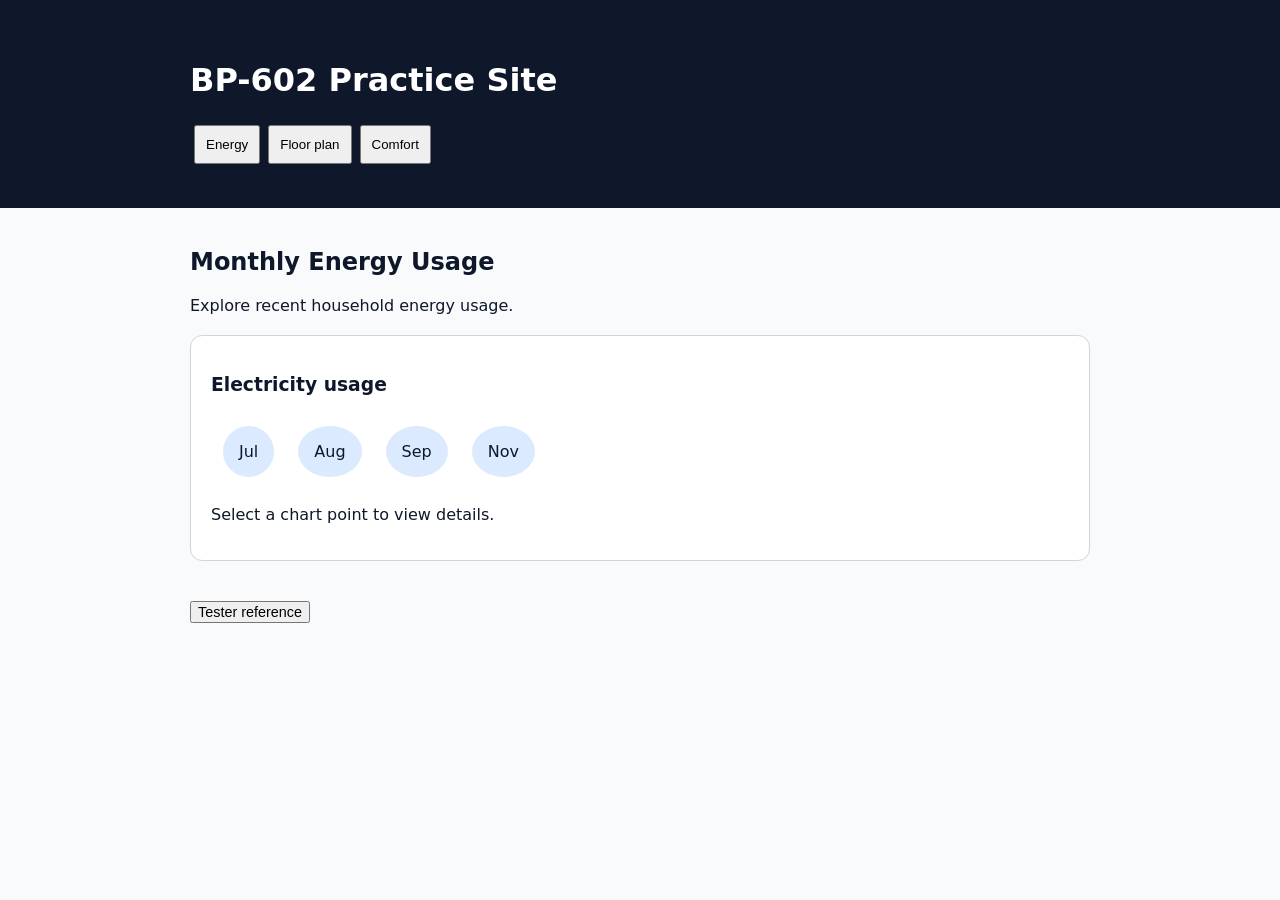
==== index.html @ 795692e6 "Add files via upload" ====
<!doctype html><html lang="en"><head><meta charset="utf-8"><meta name="viewport" content="width=device-width,initial-scale=1"><title>BP-602 Custom Control Lab</title><style>body{font:16px system-ui;margin:0;background:#f8fafc;color:#0f172a}header{background:#0f172a;color:white;padding:20px}main,.wrap{max-width:900px;margin:auto;padding:20px}nav button{margin:4px;padding:10px}.page{display:none}.page.active{display:block}.card{background:#fff;border:1px solid #cbd5e1;border-radius:12px;padding:20px;margin-top:20px}.point,.seat,.rating{cursor:pointer}.point{display:inline-flex;margin:12px;padding:16px;border-radius:50%;background:#dbeafe}.seat{display:inline-flex;margin:12px;padding:18px;border-radius:50%;background:#dcfce7}.rating{display:inline-block;margin:8px;padding:12px 18px;border:2px solid #94a3b8;border-radius:999px}:focus{outline:3px solid #2563eb;outline-offset:3px}.ref{margin-top:40px;font-size:.9rem}</style></head><body><header><div class="wrap"><h1>BP-602 Practice Site</h1><nav aria-label="Practice pages"><button data-go="energy">Energy</button><button data-go="floor">Floor plan</button><button data-go="comfort">Comfort</button></nav></div></header><main>
<section id="energy" class="page active"><h2>Monthly Energy Usage</h2><p>Explore recent household energy usage.</p><div class="card"><h3>Electricity usage</h3><div tabindex="0" class="point" data-msg="July: 515 kWh">Jul</div><div tabindex="0" role="img" aria-label="August, 482 kilowatt-hours" class="point" data-msg="August: 482 kWh">Aug</div><div tabindex="0" role="button" aria-label="September, 530 kilowatt-hours, details selected" aria-pressed="true" class="point" data-msg="September: 530 kWh">Sep</div><div tabindex="0" role="button" aria-label="November, 688 kilowatt-hours" aria-pressed="false" class="point" data-msg="November: 688 kWh">Nov</div><p id="energyStatus" aria-live="polite">Select a chart point to view details.</p></div></section>
<section id="floor" class="page"><h2>Choose a Workspace</h2><p>Select a workstation for your office visit.</p><div class="card"><div tabindex="0" class="seat" data-msg="Workspace 4A selected">4A</div><div tabindex="0" role="option" aria-label="Workspace 4B, window seat" class="seat" data-msg="Workspace 4B selected">4B</div><div tabindex="0" role="option" aria-label="Workspace 4C, unavailable" aria-disabled="true" class="seat" data-msg="Workspace 4C unavailable">4C</div><div tabindex="0" role="option" aria-label="Workspace 4D, standing desk" aria-selected="false" class="seat" data-msg="Workspace 4D selected">4D</div><p id="floorStatus" aria-live="polite">No workspace selected.</p></div></section>
<section id="comfort" class="page"><h2>Set Your Comfort Preference</h2><p>Choose the environment that feels best.</p><div class="card"><div tabindex="0" class="rating" data-msg="Cool">Cool</div><div tabindex="0" role="slider" aria-label="Temperature preference: Mild" aria-valuemin="1" aria-valuemax="5" class="rating" data-msg="Mild">Mild</div><div tabindex="0" role="slider" aria-label="Temperature preference" aria-valuemin="1" aria-valuemax="5" aria-valuenow="3" aria-valuetext="Balanced" class="rating" data-msg="Balanced">Balanced</div><div tabindex="0" role="slider" aria-label="Temperature preference" aria-valuemin="1" aria-valuemax="5" aria-valuenow="4" aria-valuetext="Warm" class="rating" data-msg="Warm">Warm</div><p id="comfortStatus" aria-live="polite">Current preference: Balanced.</p></div></section>
<section id="answers" class="page"><h2>BP-602 Tester Reference</h2><div class="card"><h3>Monthly Energy Usage</h3><ul><li><b>July: Issue.</b> Focusable custom object lacks programmatic role and accessible name.</li><li><b>August: Issue.</b> Named as an image despite being interactive; interaction/state is not communicated.</li><li><b>September/November: No issue for this test.</b> Interactive role, meaningful name, and state are exposed.</li></ul></div><div class="card"><h3>Workspace Floor Plan</h3><ul><li><b>4A: Issue.</b> Focusable custom marker lacks role and accessible name.</li><li><b>4B: Issue.</b> Identity and option role are exposed, but selection state is omitted.</li><li><b>4C/4D: No issue for this test.</b> Relevant identification and state are programmatically exposed.</li></ul></div><div class="card"><h3>Comfort Preference</h3><ul><li><b>Cool: Issue.</b> Focusable custom control lacks programmatic role.</li><li><b>Mild: Issue.</b> Slider semantics omit current value.</li><li><b>Balanced/Warm: No issue for this test.</b> Role, name, range, current value, and value text are exposed.</li></ul></div><div class="card"><h3>Why the catch-all applies</h3><p>These examples use custom chart objects, spatial markers, and a custom preference scale rather than conventional accordions, show/hide controls, checkboxes, radio groups, links, or ordinary buttons.</p></div></section>
<button class="ref" id="ref" type="button">Tester reference</button></main><script>const pages=[...document.querySelectorAll('.page')];function show(id){pages.forEach(p=>p.classList.toggle('active',p.id===id))}document.querySelectorAll('[data-go]').forEach(b=>b.onclick=()=>show(b.dataset.go));document.getElementById('ref').onclick=()=>show('answers');function activate(el,status,prefix=''){document.getElementById(status).textContent=prefix+el.dataset.msg}document.querySelectorAll('#energy .point').forEach(x=>{x.onclick=()=>activate(x,'energyStatus');x.onkeydown=e=>{if(e.key==='Enter'||e.key===' '){e.preventDefault();x.click()}}});document.querySelectorAll('#floor .seat').forEach(x=>{x.onclick=()=>activate(x,'floorStatus');x.onkeydown=e=>{if(e.key==='Enter'||e.key===' '){e.preventDefault();x.click()}}});document.querySelectorAll('#comfort .rating').forEach(x=>{x.onclick=()=>activate(x,'comfortStatus','Current preference: ');x.onkeydown=e=>{if(e.key==='Enter'||e.key===' '){e.preventDefault();x.click()}}});</script></body></html>
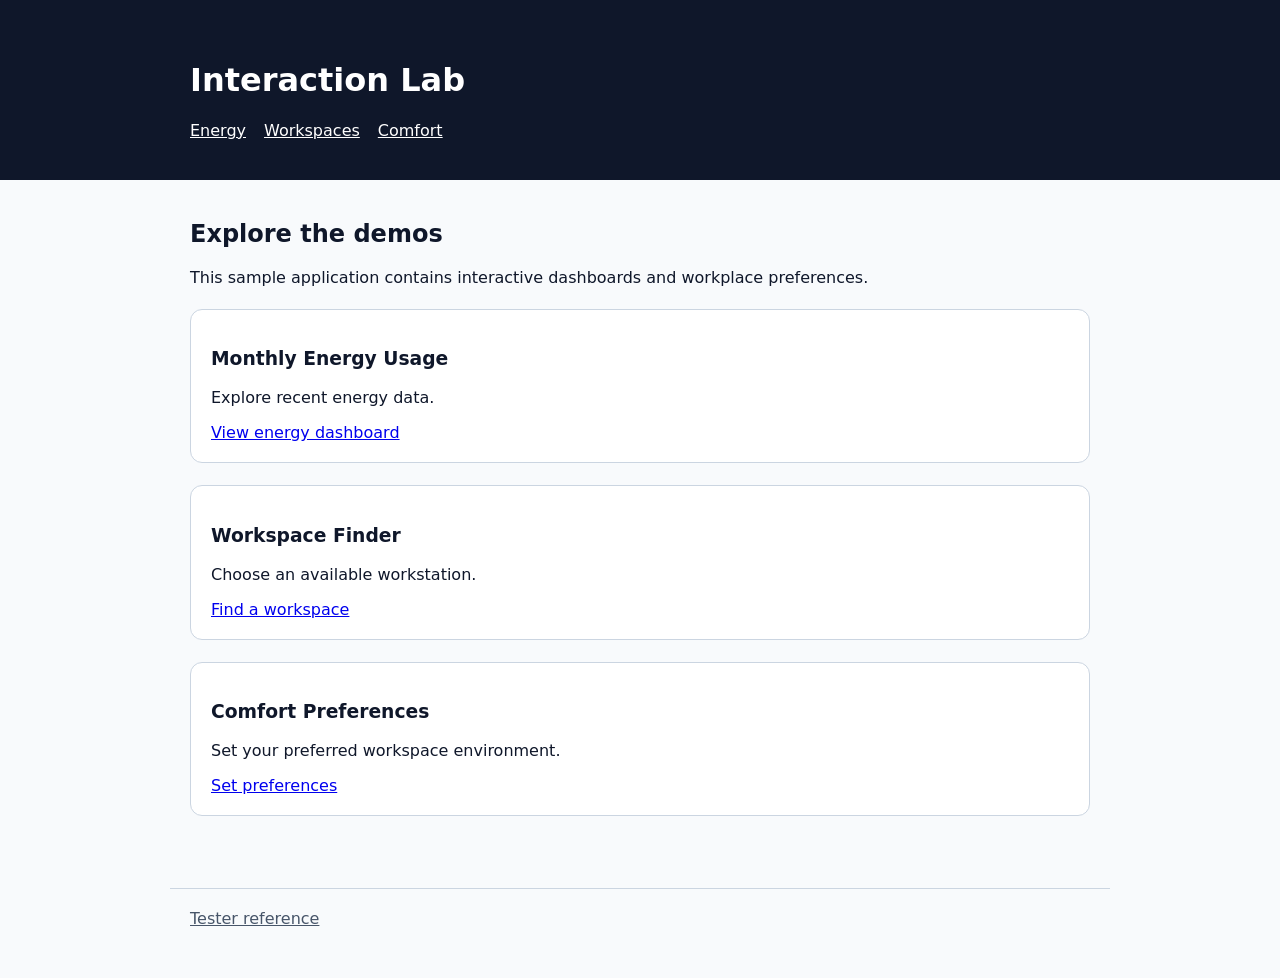
==== commit 58d09d9c: "Add files via upload" ====
--- a/index.html
+++ b/index.html
@@ -1,6 +1 @@
-<!doctype html><html lang="en"><head><meta charset="utf-8"><meta name="viewport" content="width=device-width,initial-scale=1"><title>BP-602 Custom Control Lab</title><style>body{font:16px system-ui;margin:0;background:#f8fafc;color:#0f172a}header{background:#0f172a;color:white;padding:20px}main,.wrap{max-width:900px;margin:auto;padding:20px}nav button{margin:4px;padding:10px}.page{display:none}.page.active{display:block}.card{background:#fff;border:1px solid #cbd5e1;border-radius:12px;padding:20px;margin-top:20px}.point,.seat,.rating{cursor:pointer}.point{display:inline-flex;margin:12px;padding:16px;border-radius:50%;background:#dbeafe}.seat{display:inline-flex;margin:12px;padding:18px;border-radius:50%;background:#dcfce7}.rating{display:inline-block;margin:8px;padding:12px 18px;border:2px solid #94a3b8;border-radius:999px}:focus{outline:3px solid #2563eb;outline-offset:3px}.ref{margin-top:40px;font-size:.9rem}</style></head><body><header><div class="wrap"><h1>BP-602 Practice Site</h1><nav aria-label="Practice pages"><button data-go="energy">Energy</button><button data-go="floor">Floor plan</button><button data-go="comfort">Comfort</button></nav></div></header><main>
-<section id="energy" class="page active"><h2>Monthly Energy Usage</h2><p>Explore recent household energy usage.</p><div class="card"><h3>Electricity usage</h3><div tabindex="0" class="point" data-msg="July: 515 kWh">Jul</div><div tabindex="0" role="img" aria-label="August, 482 kilowatt-hours" class="point" data-msg="August: 482 kWh">Aug</div><div tabindex="0" role="button" aria-label="September, 530 kilowatt-hours, details selected" aria-pressed="true" class="point" data-msg="September: 530 kWh">Sep</div><div tabindex="0" role="button" aria-label="November, 688 kilowatt-hours" aria-pressed="false" class="point" data-msg="November: 688 kWh">Nov</div><p id="energyStatus" aria-live="polite">Select a chart point to view details.</p></div></section>
-<section id="floor" class="page"><h2>Choose a Workspace</h2><p>Select a workstation for your office visit.</p><div class="card"><div tabindex="0" class="seat" data-msg="Workspace 4A selected">4A</div><div tabindex="0" role="option" aria-label="Workspace 4B, window seat" class="seat" data-msg="Workspace 4B selected">4B</div><div tabindex="0" role="option" aria-label="Workspace 4C, unavailable" aria-disabled="true" class="seat" data-msg="Workspace 4C unavailable">4C</div><div tabindex="0" role="option" aria-label="Workspace 4D, standing desk" aria-selected="false" class="seat" data-msg="Workspace 4D selected">4D</div><p id="floorStatus" aria-live="polite">No workspace selected.</p></div></section>
-<section id="comfort" class="page"><h2>Set Your Comfort Preference</h2><p>Choose the environment that feels best.</p><div class="card"><div tabindex="0" class="rating" data-msg="Cool">Cool</div><div tabindex="0" role="slider" aria-label="Temperature preference: Mild" aria-valuemin="1" aria-valuemax="5" class="rating" data-msg="Mild">Mild</div><div tabindex="0" role="slider" aria-label="Temperature preference" aria-valuemin="1" aria-valuemax="5" aria-valuenow="3" aria-valuetext="Balanced" class="rating" data-msg="Balanced">Balanced</div><div tabindex="0" role="slider" aria-label="Temperature preference" aria-valuemin="1" aria-valuemax="5" aria-valuenow="4" aria-valuetext="Warm" class="rating" data-msg="Warm">Warm</div><p id="comfortStatus" aria-live="polite">Current preference: Balanced.</p></div></section>
-<section id="answers" class="page"><h2>BP-602 Tester Reference</h2><div class="card"><h3>Monthly Energy Usage</h3><ul><li><b>July: Issue.</b> Focusable custom object lacks programmatic role and accessible name.</li><li><b>August: Issue.</b> Named as an image despite being interactive; interaction/state is not communicated.</li><li><b>September/November: No issue for this test.</b> Interactive role, meaningful name, and state are exposed.</li></ul></div><div class="card"><h3>Workspace Floor Plan</h3><ul><li><b>4A: Issue.</b> Focusable custom marker lacks role and accessible name.</li><li><b>4B: Issue.</b> Identity and option role are exposed, but selection state is omitted.</li><li><b>4C/4D: No issue for this test.</b> Relevant identification and state are programmatically exposed.</li></ul></div><div class="card"><h3>Comfort Preference</h3><ul><li><b>Cool: Issue.</b> Focusable custom control lacks programmatic role.</li><li><b>Mild: Issue.</b> Slider semantics omit current value.</li><li><b>Balanced/Warm: No issue for this test.</b> Role, name, range, current value, and value text are exposed.</li></ul></div><div class="card"><h3>Why the catch-all applies</h3><p>These examples use custom chart objects, spatial markers, and a custom preference scale rather than conventional accordions, show/hide controls, checkboxes, radio groups, links, or ordinary buttons.</p></div></section>
-<button class="ref" id="ref" type="button">Tester reference</button></main><script>const pages=[...document.querySelectorAll('.page')];function show(id){pages.forEach(p=>p.classList.toggle('active',p.id===id))}document.querySelectorAll('[data-go]').forEach(b=>b.onclick=()=>show(b.dataset.go));document.getElementById('ref').onclick=()=>show('answers');function activate(el,status,prefix=''){document.getElementById(status).textContent=prefix+el.dataset.msg}document.querySelectorAll('#energy .point').forEach(x=>{x.onclick=()=>activate(x,'energyStatus');x.onkeydown=e=>{if(e.key==='Enter'||e.key===' '){e.preventDefault();x.click()}}});document.querySelectorAll('#floor .seat').forEach(x=>{x.onclick=()=>activate(x,'floorStatus');x.onkeydown=e=>{if(e.key==='Enter'||e.key===' '){e.preventDefault();x.click()}}});document.querySelectorAll('#comfort .rating').forEach(x=>{x.onclick=()=>activate(x,'comfortStatus','Current preference: ');x.onkeydown=e=>{if(e.key==='Enter'||e.key===' '){e.preventDefault();x.click()}}});</script></body></html>+<!doctype html><html lang="en"><head><meta charset="utf-8"><meta name="viewport" content="width=device-width,initial-scale=1"><title>Interaction Lab</title><link rel="stylesheet" href="style.css"></head><body><header><div class="wrap"><h1>Interaction Lab</h1><nav><a href="energy.html">Energy</a><a href="workspaces.html">Workspaces</a><a href="comfort.html">Comfort</a></nav></div></header><main><h2>Explore the demos</h2><p>This sample application contains interactive dashboards and workplace preferences.</p><div class="card"><h3>Monthly Energy Usage</h3><p>Explore recent energy data.</p><a href="energy.html">View energy dashboard</a></div><div class="card"><h3>Workspace Finder</h3><p>Choose an available workstation.</p><a href="workspaces.html">Find a workspace</a></div><div class="card"><h3>Comfort Preferences</h3><p>Set your preferred workspace environment.</p><a href="comfort.html">Set preferences</a></div></main><footer><a href="tester-reference.html">Tester reference</a></footer></body></html>
--- a/style.css
+++ b/style.css
@@ -0,0 +1 @@
+body{font:16px system-ui,sans-serif;margin:0;background:#f8fafc;color:#0f172a}header{background:#0f172a;color:#fff;padding:20px}.wrap,main{max-width:900px;margin:auto;padding:20px}nav a{color:#fff;margin-right:18px}main{min-height:70vh}.card{background:#fff;border:1px solid #cbd5e1;border-radius:12px;padding:20px;margin:22px 0}.control{display:inline-flex;align-items:center;justify-content:center;min-width:56px;min-height:48px;margin:10px;padding:8px 14px;background:#dbeafe;border:2px solid #94a3b8;border-radius:12px;cursor:pointer}.point{border-radius:50%}.seat{border-radius:50%;background:#dcfce7}.scale{border-radius:999px}.control:focus{outline:3px solid #2563eb;outline-offset:3px}.status{font-weight:600}.tester{font-size:.9rem;color:#475569}footer{max-width:900px;margin:30px auto;padding:20px;border-top:1px solid #cbd5e1}footer a{color:#475569}
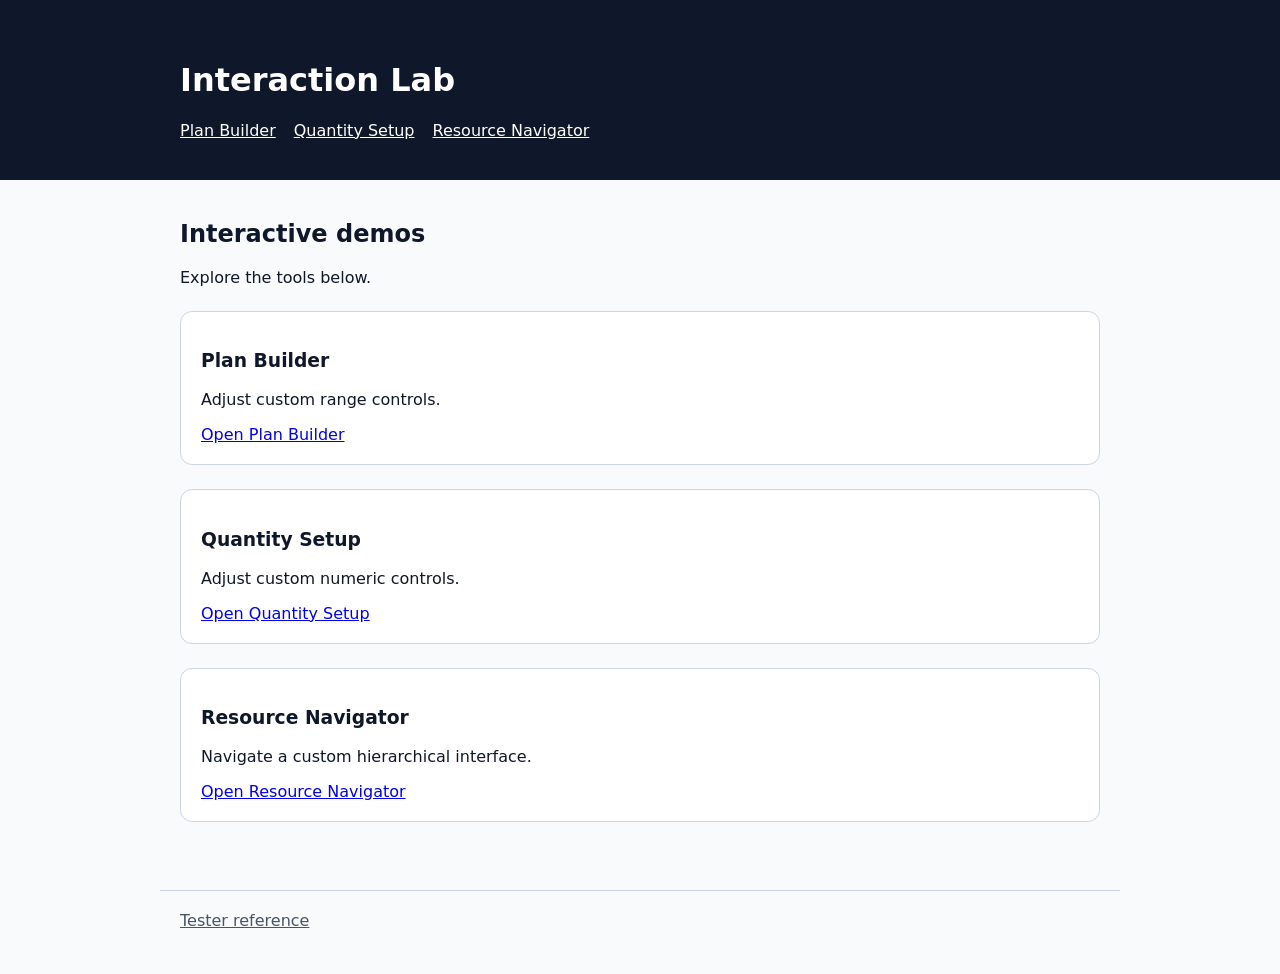
==== commit d9e93b15: "Add files via upload" ====
--- a/index.html
+++ b/index.html
@@ -1 +1 @@
-<!doctype html><html lang="en"><head><meta charset="utf-8"><meta name="viewport" content="width=device-width,initial-scale=1"><title>Interaction Lab</title><link rel="stylesheet" href="style.css"></head><body><header><div class="wrap"><h1>Interaction Lab</h1><nav><a href="energy.html">Energy</a><a href="workspaces.html">Workspaces</a><a href="comfort.html">Comfort</a></nav></div></header><main><h2>Explore the demos</h2><p>This sample application contains interactive dashboards and workplace preferences.</p><div class="card"><h3>Monthly Energy Usage</h3><p>Explore recent energy data.</p><a href="energy.html">View energy dashboard</a></div><div class="card"><h3>Workspace Finder</h3><p>Choose an available workstation.</p><a href="workspaces.html">Find a workspace</a></div><div class="card"><h3>Comfort Preferences</h3><p>Set your preferred workspace environment.</p><a href="comfort.html">Set preferences</a></div></main><footer><a href="tester-reference.html">Tester reference</a></footer></body></html>
+<!doctype html><html lang="en"><head><meta charset="utf-8"><meta name="viewport" content="width=device-width,initial-scale=1"><title>Interaction Lab</title><link rel="stylesheet" href="style.css"></head><body><header><div class="wrap"><h1>Interaction Lab</h1><nav><a href="sliders.html">Plan Builder</a><a href="quantity.html">Quantity Setup</a><a href="navigator.html">Resource Navigator</a></nav></div></header><main><h2>Interactive demos</h2><p>Explore the tools below.</p><div class="card"><h3>Plan Builder</h3><p>Adjust custom range controls.</p><a href="sliders.html">Open Plan Builder</a></div><div class="card"><h3>Quantity Setup</h3><p>Adjust custom numeric controls.</p><a href="quantity.html">Open Quantity Setup</a></div><div class="card"><h3>Resource Navigator</h3><p>Navigate a custom hierarchical interface.</p><a href="navigator.html">Open Resource Navigator</a></div></main><footer><a href="tester-reference.html">Tester reference</a></footer></body></html>
--- a/style.css
+++ b/style.css
@@ -1 +1 @@
-body{font:16px system-ui,sans-serif;margin:0;background:#f8fafc;color:#0f172a}header{background:#0f172a;color:#fff;padding:20px}.wrap,main{max-width:900px;margin:auto;padding:20px}nav a{color:#fff;margin-right:18px}main{min-height:70vh}.card{background:#fff;border:1px solid #cbd5e1;border-radius:12px;padding:20px;margin:22px 0}.control{display:inline-flex;align-items:center;justify-content:center;min-width:56px;min-height:48px;margin:10px;padding:8px 14px;background:#dbeafe;border:2px solid #94a3b8;border-radius:12px;cursor:pointer}.point{border-radius:50%}.seat{border-radius:50%;background:#dcfce7}.scale{border-radius:999px}.control:focus{outline:3px solid #2563eb;outline-offset:3px}.status{font-weight:600}.tester{font-size:.9rem;color:#475569}footer{max-width:900px;margin:30px auto;padding:20px;border-top:1px solid #cbd5e1}footer a{color:#475569}
+body{font:16px system-ui,sans-serif;margin:0;background:#f8fafc;color:#0f172a}header{background:#0f172a;color:#fff;padding:20px}.wrap,main{max-width:920px;margin:auto;padding:20px}nav a{color:#fff;margin-right:18px}.card{background:white;border:1px solid #cbd5e1;border-radius:12px;padding:20px;margin:24px 0}.widget{margin:16px 0;padding:16px;background:#f1f5f9;border-radius:10px}.focusable:focus{outline:3px solid #2563eb;outline-offset:3px}.track{height:10px;background:#cbd5e1;border-radius:10px;position:relative;margin:30px 20px}.thumb{width:28px;height:28px;background:#2563eb;border-radius:50%;position:absolute;top:-9px;left:55%;cursor:ew-resize}.spin{display:inline-flex;align-items:center;gap:16px;border:2px solid #94a3b8;border-radius:12px;padding:14px;cursor:ns-resize;min-width:180px;justify-content:center}.tree{list-style:none;padding:0}.tree li{padding:10px;border-radius:8px;margin:5px 0}.tree .node{cursor:pointer;border:1px solid #cbd5e1}.tree .child{margin-left:32px}.status{font-weight:650;margin-top:16px}footer{max-width:920px;margin:24px auto;padding:20px;border-top:1px solid #cbd5e1}footer a{color:#475569}
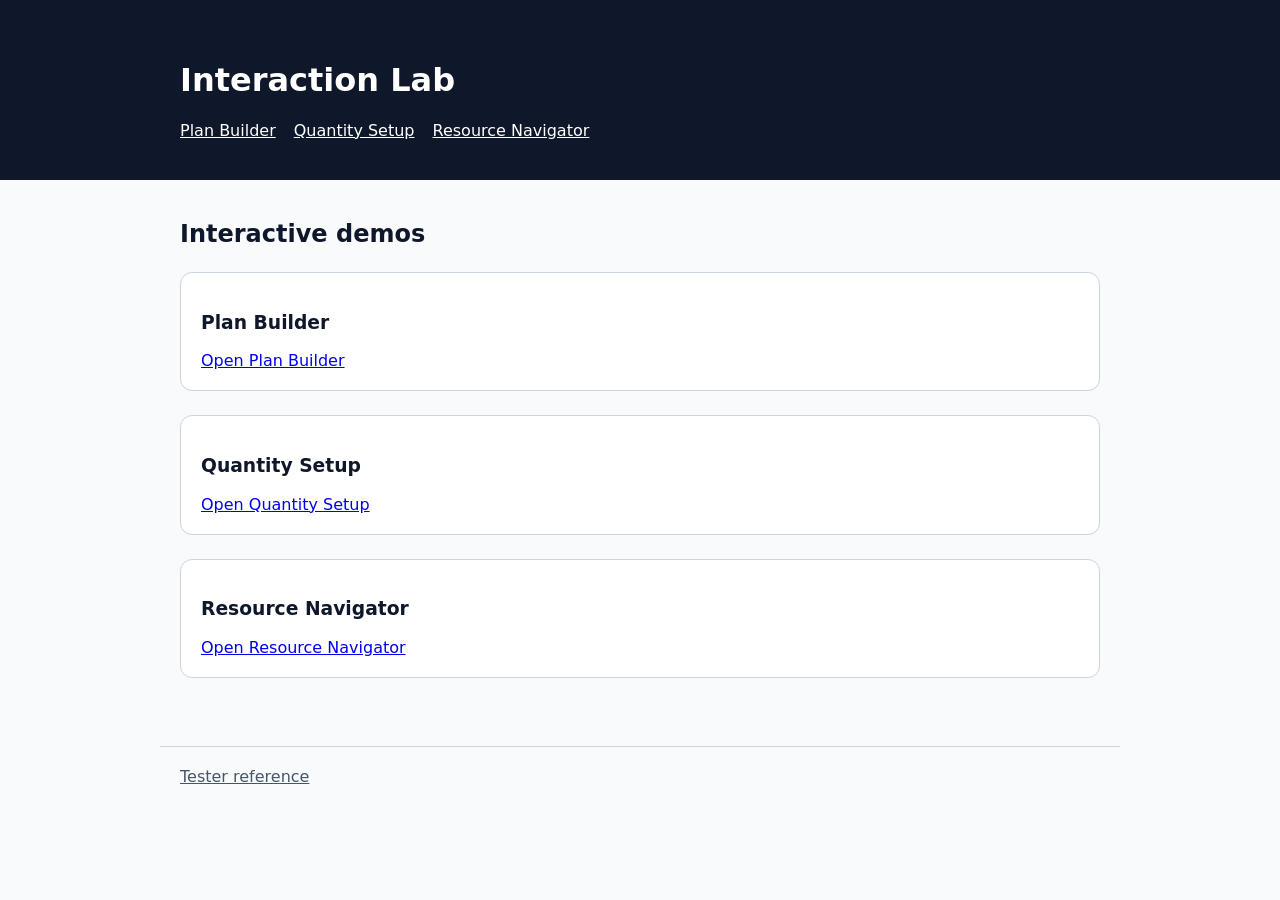
==== commit d49f283f: "Add files via upload" ====
--- a/index.html
+++ b/index.html
@@ -1 +1 @@
-<!doctype html><html lang="en"><head><meta charset="utf-8"><meta name="viewport" content="width=device-width,initial-scale=1"><title>Interaction Lab</title><link rel="stylesheet" href="style.css"></head><body><header><div class="wrap"><h1>Interaction Lab</h1><nav><a href="sliders.html">Plan Builder</a><a href="quantity.html">Quantity Setup</a><a href="navigator.html">Resource Navigator</a></nav></div></header><main><h2>Interactive demos</h2><p>Explore the tools below.</p><div class="card"><h3>Plan Builder</h3><p>Adjust custom range controls.</p><a href="sliders.html">Open Plan Builder</a></div><div class="card"><h3>Quantity Setup</h3><p>Adjust custom numeric controls.</p><a href="quantity.html">Open Quantity Setup</a></div><div class="card"><h3>Resource Navigator</h3><p>Navigate a custom hierarchical interface.</p><a href="navigator.html">Open Resource Navigator</a></div></main><footer><a href="tester-reference.html">Tester reference</a></footer></body></html>
+<!doctype html><html lang="en"><head><meta charset="utf-8"><meta name="viewport" content="width=device-width,initial-scale=1"><title>Interaction Lab</title><link rel="stylesheet" href="style.css"></head><body><header><div class="wrap"><h1>Interaction Lab</h1><nav><a href="sliders.html">Plan Builder</a><a href="quantity.html">Quantity Setup</a><a href="navigator.html">Resource Navigator</a></nav></div></header><main><h2>Interactive demos</h2><div class="card"><h3>Plan Builder</h3><a href="sliders.html">Open Plan Builder</a></div><div class="card"><h3>Quantity Setup</h3><a href="quantity.html">Open Quantity Setup</a></div><div class="card"><h3>Resource Navigator</h3><a href="navigator.html">Open Resource Navigator</a></div></main><footer><a href="tester-reference.html">Tester reference</a></footer></body></html>
--- a/style.css
+++ b/style.css
@@ -1 +1 @@
-body{font:16px system-ui,sans-serif;margin:0;background:#f8fafc;color:#0f172a}header{background:#0f172a;color:#fff;padding:20px}.wrap,main{max-width:920px;margin:auto;padding:20px}nav a{color:#fff;margin-right:18px}.card{background:white;border:1px solid #cbd5e1;border-radius:12px;padding:20px;margin:24px 0}.widget{margin:16px 0;padding:16px;background:#f1f5f9;border-radius:10px}.focusable:focus{outline:3px solid #2563eb;outline-offset:3px}.track{height:10px;background:#cbd5e1;border-radius:10px;position:relative;margin:30px 20px}.thumb{width:28px;height:28px;background:#2563eb;border-radius:50%;position:absolute;top:-9px;left:55%;cursor:ew-resize}.spin{display:inline-flex;align-items:center;gap:16px;border:2px solid #94a3b8;border-radius:12px;padding:14px;cursor:ns-resize;min-width:180px;justify-content:center}.tree{list-style:none;padding:0}.tree li{padding:10px;border-radius:8px;margin:5px 0}.tree .node{cursor:pointer;border:1px solid #cbd5e1}.tree .child{margin-left:32px}.status{font-weight:650;margin-top:16px}footer{max-width:920px;margin:24px auto;padding:20px;border-top:1px solid #cbd5e1}footer a{color:#475569}
+body{font:16px system-ui,sans-serif;margin:0;background:#f8fafc;color:#0f172a}header{background:#0f172a;color:#fff;padding:20px}.wrap,main{max-width:920px;margin:auto;padding:20px}nav a{color:#fff;margin-right:18px}.card{background:#fff;border:1px solid #cbd5e1;border-radius:12px;padding:20px;margin:24px 0}.focusable:focus,button:focus{outline:3px solid #2563eb;outline-offset:3px}.track{height:10px;background:#cbd5e1;border-radius:10px;position:relative;margin:30px 20px}.thumb{width:28px;height:28px;background:#2563eb;border-radius:50%;position:absolute;top:-9px;cursor:ew-resize}.control{display:inline-flex;align-items:center;gap:12px;border:2px solid #94a3b8;border-radius:10px;padding:12px 16px;cursor:pointer;background:#f1f5f9}.tree{list-style:none;padding:0}.tree li{padding:10px;margin:5px 0}.node{cursor:pointer;border:1px solid #cbd5e1;border-radius:8px}.child{margin-left:30px}.status{font-weight:650}footer{max-width:920px;margin:24px auto;padding:20px;border-top:1px solid #cbd5e1}footer a{color:#475569}code{background:#e2e8f0;padding:1px 4px;border-radius:4px}
